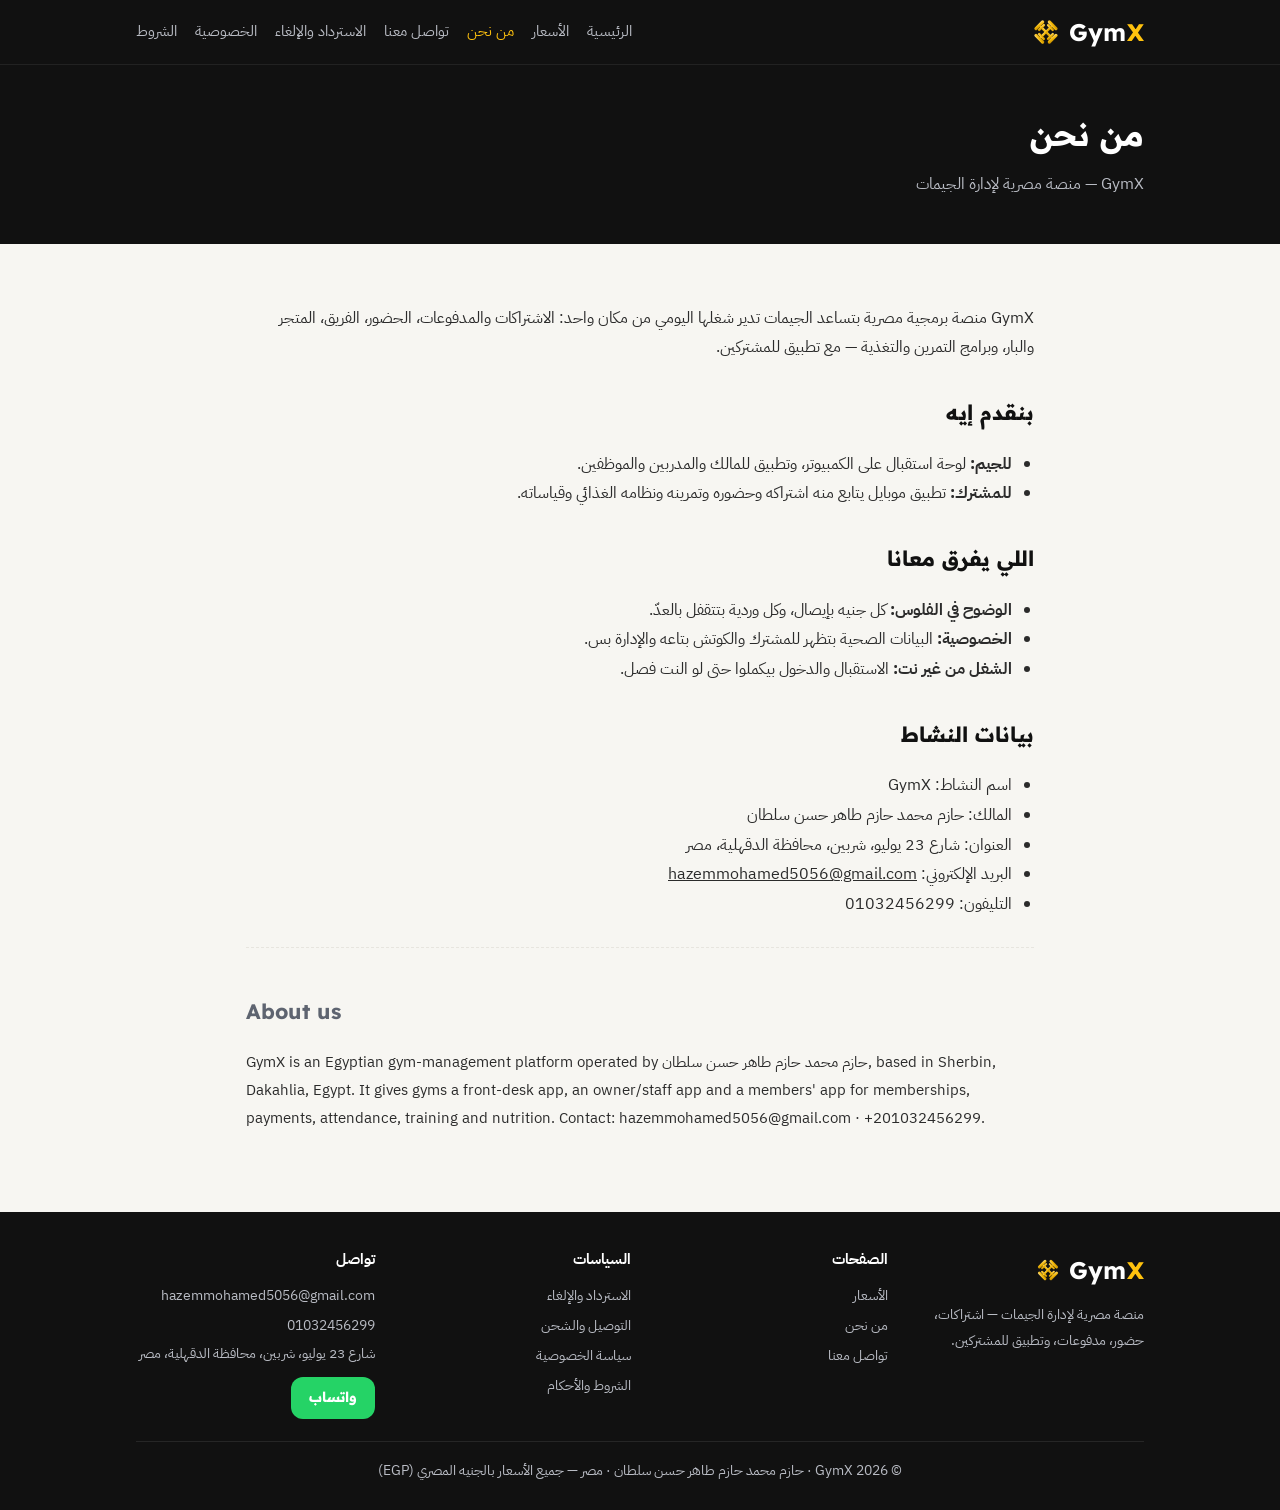
==== about.html @ d05c9cfd "GymX website: home with real app screens, pricing (500 EGP/month), about, contact, refund & cancella" ====
<!doctype html>
<html lang="ar" dir="rtl">
<head>
<meta charset="utf-8">
<meta name="viewport" content="width=device-width,initial-scale=1">
<title>من نحن — GymX</title>
<meta name="description" content="GymX منصة مصرية لإدارة الجيمات: اشتراكات، حضور، مدفوعات، تمرين وتغذية، متجر وبار، وتطبيق للمشتركين.">
<link rel="preconnect" href="https://fonts.googleapis.com"><link rel="preconnect" href="https://fonts.gstatic.com" crossorigin>
<link href="https://fonts.googleapis.com/css2?family=IBM+Plex+Sans+Arabic:wght@400;500;600;700&family=Readex+Pro:wght@500;600;700&display=swap" rel="stylesheet">
<link rel="icon" href="data:image/svg+xml,%3Csvg%20xmlns%3D%22http%3A%2F%2Fwww.w3.org%2F2000%2Fsvg%22%20width%3D%2264%22%20height%3D%2264%22%20viewBox%3D%220%200%20100%20100%22%20aria-hidden%3D%22true%22%3E%3Cdefs%3E%3ClinearGradient%20id%3D%22g64%22%20x1%3D%220%22%20y1%3D%220%22%20x2%3D%221%22%20y2%3D%221%22%3E%3Cstop%20offset%3D%220%22%20stop-color%3D%22%23FFE08A%22%2F%3E%3Cstop%20offset%3D%22.5%22%20stop-color%3D%22%23F2B705%22%2F%3E%3Cstop%20offset%3D%221%22%20stop-color%3D%22%23B98300%22%2F%3E%3C%2FlinearGradient%3E%3C%2Fdefs%3E%3Cg%20transform%3D%22rotate(45%2050%2050)%22%20fill%3D%22url(%23g64)%22%3E%3Crect%20x%3D%2222%22%20y%3D%2246%22%20width%3D%2256%22%20height%3D%228%22%20rx%3D%224%22%2F%3E%3Crect%20x%3D%2225%22%20y%3D%2235%22%20width%3D%228%22%20height%3D%2230%22%20rx%3D%224%22%2F%3E%3Crect%20x%3D%2267%22%20y%3D%2235%22%20width%3D%228%22%20height%3D%2230%22%20rx%3D%224%22%2F%3E%3Crect%20x%3D%2213%22%20y%3D%2229%22%20width%3D%2211%22%20height%3D%2242%22%20rx%3D%225.5%22%2F%3E%3Crect%20x%3D%2276%22%20y%3D%2229%22%20width%3D%2211%22%20height%3D%2242%22%20rx%3D%225.5%22%2F%3E%3C%2Fg%3E%3Cg%20transform%3D%22rotate(-45%2050%2050)%22%20fill%3D%22url(%23g64)%22%3E%3Crect%20x%3D%2222%22%20y%3D%2246%22%20width%3D%2256%22%20height%3D%228%22%20rx%3D%224%22%2F%3E%3Crect%20x%3D%2225%22%20y%3D%2235%22%20width%3D%228%22%20height%3D%2230%22%20rx%3D%224%22%2F%3E%3Crect%20x%3D%2267%22%20y%3D%2235%22%20width%3D%228%22%20height%3D%2230%22%20rx%3D%224%22%2F%3E%3Crect%20x%3D%2213%22%20y%3D%2229%22%20width%3D%2211%22%20height%3D%2242%22%20rx%3D%225.5%22%2F%3E%3Crect%20x%3D%2276%22%20y%3D%2229%22%20width%3D%2211%22%20height%3D%2242%22%20rx%3D%225.5%22%2F%3E%3C%2Fg%3E%3C%2Fsvg%3E">
<link rel="stylesheet" href="style.css">
</head>
<body>
<header><div class="wrap">
<a class="brand" href="index.html" dir="ltr"><svg class="mark" width="30" height="30" viewBox="0 0 100 100" aria-hidden="true"><defs><linearGradient id="g30" x1="0" y1="0" x2="1" y2="1"><stop offset="0" stop-color="#FFE08A"/><stop offset=".5" stop-color="#F2B705"/><stop offset="1" stop-color="#B98300"/></linearGradient></defs><g transform="rotate(45 50 50)" fill="url(#g30)"><rect x="22" y="46" width="56" height="8" rx="4"/><rect x="25" y="35" width="8" height="30" rx="4"/><rect x="67" y="35" width="8" height="30" rx="4"/><rect x="13" y="29" width="11" height="42" rx="5.5"/><rect x="76" y="29" width="11" height="42" rx="5.5"/></g><g transform="rotate(-45 50 50)" fill="url(#g30)"><rect x="22" y="46" width="56" height="8" rx="4"/><rect x="25" y="35" width="8" height="30" rx="4"/><rect x="67" y="35" width="8" height="30" rx="4"/><rect x="13" y="29" width="11" height="42" rx="5.5"/><rect x="76" y="29" width="11" height="42" rx="5.5"/></g></svg><b>Gym<span>X</span></b></a>
<nav><a href="index.html">الرئيسية</a><a href="pricing.html">الأسعار</a><a href="about.html" class="on">من نحن</a><a href="contact.html">تواصل معنا</a><a href="refund.html">الاسترداد والإلغاء</a><a href="privacy.html">الخصوصية</a><a href="terms.html">الشروط</a></nav>
</div></header>
<div class="band"><div class="wrap"><h1>من نحن</h1><p>GymX — منصة مصرية لإدارة الجيمات</p></div></div>
<div class="wrap doc"><section>
<p>GymX منصة برمجية مصرية بتساعد الجيمات تدير شغلها اليومي من مكان واحد: الاشتراكات والمدفوعات، الحضور، الفريق، المتجر والبار، وبرامج التمرين والتغذية — مع تطبيق للمشتركين.</p>
<h2>بنقدم إيه</h2>
<ul>
<li><strong>للجيم:</strong> لوحة استقبال على الكمبيوتر، وتطبيق للمالك والمدربين والموظفين.</li>
<li><strong>للمشترك:</strong> تطبيق موبايل يتابع منه اشتراكه وحضوره وتمرينه ونظامه الغذائي وقياساته.</li>
</ul>
<h2>اللي يفرق معانا</h2>
<ul>
<li><strong>الوضوح في الفلوس:</strong> كل جنيه بإيصال، وكل وردية بتتقفل بالعدّ.</li>
<li><strong>الخصوصية:</strong> البيانات الصحية بتظهر للمشترك والكوتش بتاعه والإدارة بس.</li>
<li><strong>الشغل من غير نت:</strong> الاستقبال والدخول بيكملوا حتى لو النت فصل.</li>
</ul>
<h2>بيانات النشاط</h2>
<ul>
<li>اسم النشاط: GymX</li>
<li>المالك: حازم محمد حازم طاهر حسن سلطان</li>
<li>العنوان: شارع 23 يوليو، شربين، محافظة الدقهلية، مصر</li>
<li>البريد الإلكتروني: <a href="mailto:hazemmohamed5056@gmail.com">hazemmohamed5056@gmail.com</a></li>
<li>التليفون: <a href="tel:+201032456299"><span class="ltr">01032456299</span></a></li>
</ul>
<div class="en"><h2>About us</h2><p>GymX is an Egyptian gym-management platform operated by حازم محمد حازم طاهر حسن سلطان, based in Sherbin, Dakahlia, Egypt. It gives gyms a front-desk app, an owner/staff app and a members' app for memberships, payments, attendance, training and nutrition. Contact: hazemmohamed5056@gmail.com · +201032456299.</p></div>
</section></div>
<footer><div class="wrap">
<div class="cols">
<div><a class="brand" href="index.html" dir="ltr" style="margin-bottom:8px"><svg class="mark" width="26" height="26" viewBox="0 0 100 100" aria-hidden="true"><defs><linearGradient id="g26" x1="0" y1="0" x2="1" y2="1"><stop offset="0" stop-color="#FFE08A"/><stop offset=".5" stop-color="#F2B705"/><stop offset="1" stop-color="#B98300"/></linearGradient></defs><g transform="rotate(45 50 50)" fill="url(#g26)"><rect x="22" y="46" width="56" height="8" rx="4"/><rect x="25" y="35" width="8" height="30" rx="4"/><rect x="67" y="35" width="8" height="30" rx="4"/><rect x="13" y="29" width="11" height="42" rx="5.5"/><rect x="76" y="29" width="11" height="42" rx="5.5"/></g><g transform="rotate(-45 50 50)" fill="url(#g26)"><rect x="22" y="46" width="56" height="8" rx="4"/><rect x="25" y="35" width="8" height="30" rx="4"/><rect x="67" y="35" width="8" height="30" rx="4"/><rect x="13" y="29" width="11" height="42" rx="5.5"/><rect x="76" y="29" width="11" height="42" rx="5.5"/></g></svg><b>Gym<span>X</span></b></a><p style="margin:0">منصة مصرية لإدارة الجيمات — اشتراكات، حضور، مدفوعات، وتطبيق للمشتركين.</p></div>
<div><h4>الصفحات</h4><a href="pricing.html">الأسعار</a><a href="about.html">من نحن</a><a href="contact.html">تواصل معنا</a></div>
<div><h4>السياسات</h4><a href="refund.html">الاسترداد والإلغاء</a><a href="shipping.html">التوصيل والشحن</a><a href="privacy.html">سياسة الخصوصية</a><a href="terms.html">الشروط والأحكام</a></div>
<div><h4>تواصل</h4><a href="mailto:hazemmohamed5056@gmail.com">hazemmohamed5056@gmail.com</a><a href="tel:+201032456299"><span class="ltr">01032456299</span></a><span>شارع 23 يوليو، شربين، محافظة الدقهلية، مصر</span><a class="btn wa" href="https://wa.me/201032456299" style="margin-top:10px">واتساب</a></div>
</div>
<div class="copy">© 2026 GymX · حازم محمد حازم طاهر حسن سلطان · مصر — جميع الأسعار بالجنيه المصري (EGP)</div>
</div></footer>
</body></html>
---- style.css ----
:root{
  --ink:#111111;--ink-2:#1C1C1C;--muted:#5E6470;--line:#E7E5DF;--ground:#F7F6F2;--surface:#FFFFFF;
  --brand:#FFC20E;--brand-dark:#E0A800;--brand-tint:#FFF4CC;--on-brand:#111111;--on-dark:#B9BCC4;
  --ok:#0F7A55;--ok-tint:#E1F2EA
}
*{box-sizing:border-box}
html{scroll-behavior:smooth}
body{margin:0;background:var(--ground);color:var(--ink);font-family:"IBM Plex Sans Arabic","Segoe UI",Tahoma,Arial,sans-serif;line-height:1.85;font-size:16px}
a{color:inherit}
.wrap{max-width:1040px;margin:0 auto;padding:0 16px}

/* header */
header{background:var(--ink);color:#fff;position:sticky;top:0;z-index:10;border-bottom:1px solid #222}
header .wrap{display:flex;align-items:center;justify-content:space-between;gap:12px;min-height:64px;flex-wrap:wrap}
.brand{font-weight:800;font-size:24px;letter-spacing:.3px;text-decoration:none;color:#fff;display:flex;align-items:center;gap:8px}
.brand i{display:inline-block;width:12px;height:12px;border-radius:3px;background:var(--brand);transform:rotate(45deg)}
.brand span{color:var(--brand)}
nav{display:flex;flex-wrap:wrap;gap:4px 18px}
nav a{color:var(--on-dark);text-decoration:none;font-size:15px;padding:6px 0}
nav a:hover,nav a.on{color:var(--brand)}

/* hero */
.hero{background:radial-gradient(ellipse at 50% 0%,#2a2410 0%,var(--ink) 60%);color:#fff;padding:64px 16px 72px;text-align:center}
.hero h1{margin:0 auto 14px;font-size:38px;line-height:1.35;max-width:760px}
.hero h1 span{color:var(--brand)}
.hero p{margin:0 auto;color:var(--on-dark);font-size:18px;max-width:680px}
.hero .cta{margin-top:28px;display:flex;gap:12px;justify-content:center;flex-wrap:wrap}
.pill{display:inline-block;background:var(--brand);color:var(--on-brand);padding:4px 14px;border-radius:999px;font-weight:700;font-size:14px;margin-bottom:16px}
.btn{display:inline-block;padding:12px 26px;border-radius:12px;font-weight:700;text-decoration:none;font-size:16px}
.btn.primary{background:var(--brand);color:var(--on-brand)}
.btn.primary:hover{background:var(--brand-dark)}
.btn.ghost{border:1px solid #3a3a3a;color:#fff}

/* page title band (inner pages) */
.band{background:var(--ink);color:#fff;padding:40px 16px 44px}
.band h1{margin:0;font-size:32px}
.band p{margin:6px 0 0;color:var(--on-dark)}

section{padding:44px 0}
h2{margin:0 0 18px;font-size:26px}
.sub{color:var(--muted);margin:-8px 0 22px}
.grid{display:grid;grid-template-columns:repeat(auto-fit,minmax(240px,1fr));gap:16px}
.card{background:var(--surface);border:1px solid var(--line);border-radius:16px;padding:20px}
.card h3{margin:0 0 6px;font-size:18px}
.card h3 b{display:inline-grid;place-items:center;width:30px;height:30px;border-radius:9px;background:var(--brand-tint);color:var(--ink);font-size:15px;margin-inline-end:8px}
.card p{margin:0;color:var(--muted);font-size:15px}

/* pricing */
.price-card{background:var(--surface);border:2px solid var(--brand);border-radius:20px;padding:28px;max-width:520px;margin:0 auto;box-shadow:0 12px 32px rgba(0,0,0,.06)}
.price-card .tag{display:inline-block;background:var(--brand-tint);border-radius:999px;padding:2px 12px;font-size:13px;font-weight:700}
.price-card h3{margin:10px 0 4px;font-size:22px}
.price{font-size:46px;font-weight:800;line-height:1.2;margin:8px 0}
.price small{font-size:17px;font-weight:600;color:var(--muted)}
.checks{list-style:none;padding:0;margin:16px 0 22px}
.checks li{padding:6px 0;padding-inline-start:30px;position:relative;color:#2b2b2b}
.checks li::before{content:"";position:absolute;inset-inline-start:0;top:12px;width:18px;height:18px;border-radius:50%;background:var(--ok-tint) no-repeat center/12px url("data:image/svg+xml,%3Csvg xmlns='http://www.w3.org/2000/svg' viewBox='0 0 24 24'%3E%3Cpath fill='none' stroke='%230F7A55' stroke-width='3' d='M5 12l5 5 9-10'/%3E%3C/svg%3E")}
.note{background:var(--brand-tint);border-radius:14px;padding:14px 18px;color:#3a3200;font-size:15px}
table.plain{width:100%;border-collapse:collapse;background:var(--surface);border:1px solid var(--line);border-radius:14px;overflow:hidden}
table.plain th,table.plain td{text-align:start;padding:12px 14px;border-bottom:1px solid var(--line);font-size:15px}
table.plain th{background:#FAF9F5;font-weight:700}

/* docs */
.doc{max-width:820px}
.doc h2{margin-top:30px;font-size:21px}
.doc p,.doc li{color:#2b2b2b}
.doc ul{padding-inline-start:22px}
.en{direction:ltr;text-align:left;color:var(--muted);font-size:15px;border-top:1px dashed var(--line);margin-top:28px;padding-top:14px}

/* contact */
.contact-grid{display:grid;grid-template-columns:repeat(auto-fit,minmax(220px,1fr));gap:16px}
.contact-item{background:var(--surface);border:1px solid var(--line);border-radius:16px;padding:20px}
.contact-item .k{color:var(--muted);font-size:14px}
.contact-item .v{font-size:18px;font-weight:700;word-break:break-word}
.contact-item a{text-decoration:none}
.ltr{direction:ltr;unicode-bidi:isolate;display:inline-block}

/* footer */
footer{background:var(--ink);color:var(--on-dark);padding:34px 0 26px;margin-top:20px;font-size:14px}
footer .cols{display:grid;grid-template-columns:repeat(auto-fit,minmax(200px,1fr));gap:18px}
footer h4{color:#fff;margin:0 0 8px;font-size:15px}
footer a{color:var(--on-dark);text-decoration:none;display:block;padding:2px 0}
footer a:hover{color:var(--brand)}
footer .copy{border-top:1px solid #262626;margin-top:22px;padding-top:16px;text-align:center}

@media (max-width:640px){
  .hero h1{font-size:28px}
  .band h1{font-size:26px}
  .price{font-size:38px}
  nav{gap:2px 14px}
  nav a{font-size:14px}
}

/* ---- v2: fonts, brand, hero with real screens, icons, gallery ---- */
body{font-family:"IBM Plex Sans Arabic","Segoe UI",Tahoma,Arial,sans-serif}
h1,h2,h3,.brand,.price,.btn{font-family:"Readex Pro","IBM Plex Sans Arabic",sans-serif}
.brand{direction:ltr}
.brand b{font-weight:700}
.brand .mark{flex:none}
footer .brand{color:#fff;display:inline-flex}

.hero{text-align:start;padding:56px 16px 72px;overflow:hidden}
.hero-grid{display:grid;grid-template-columns:1.05fr 1fr;gap:36px;align-items:center}
.hero h1{margin:0 0 14px;max-width:none;font-size:42px}
.hero p{margin:0;max-width:540px}
.hero .cta{justify-content:flex-start}
.hero-points{list-style:none;padding:0;margin:22px 0 0;display:flex;flex-wrap:wrap;gap:8px 18px;color:#d8d9dd;font-size:15px}
.hero-points li::before{content:"✓";color:var(--brand);font-weight:700;margin-inline-end:6px}
.hero-visual{position:relative;min-height:380px}
.hero-visual .desk{width:100%;border-radius:14px;border:1px solid #2b2b2b;box-shadow:0 30px 60px rgba(0,0,0,.45);display:block}
.hero-visual .phone{position:absolute;width:30%;border-radius:22px;border:6px solid #1d1d1d;box-shadow:0 20px 40px rgba(0,0,0,.55);background:#fff}
.hero-visual .p1{inset-inline-start:-6%;bottom:-40px}
.hero-visual .p2{inset-inline-start:24%;bottom:-64px;width:27%}

.card .ic{display:inline-grid;place-items:center;width:46px;height:46px;border-radius:13px;background:var(--brand-tint);color:var(--ink);margin-bottom:12px}
.card .ic svg{width:24px;height:24px}

.gallery{display:grid;grid-template-columns:repeat(auto-fit,minmax(300px,1fr));gap:18px}
.shot{margin:0;background:var(--surface);border:1px solid var(--line);border-radius:16px;overflow:hidden}
.shot img{width:100%;height:auto;display:block;border-bottom:1px solid var(--line)}
.shot figcaption{padding:10px 14px;font-weight:600;font-size:15px}

.price-band{display:flex;align-items:center;justify-content:space-between;gap:18px;flex-wrap:wrap;background:var(--ink);color:#fff;border-radius:20px;padding:28px 30px;margin:20px 0 40px}
.price-band p{color:var(--on-dark)}
.btn.wa{background:#25D366;color:#fff;padding:8px 18px;font-size:14px;display:inline-block}

@media (max-width:860px){
  .hero-grid{grid-template-columns:1fr}
  .hero-visual{min-height:0;margin-bottom:60px}
  .hero h1{font-size:30px}
}
.hero-visual img{height:auto}
.hero-visual{padding-bottom:70px}
.hero-visual .phone{width:24%;border-width:5px;border-radius:20px}
.hero-visual .p1{inset-inline-start:-4%;bottom:0}
.hero-visual .p2{inset-inline-start:18%;bottom:-20px;width:22%}
@media (max-width:860px){.hero-visual{padding-bottom:90px}}
.hero-grid{grid-template-columns:minmax(0,1.05fr) minmax(0,1fr)}
.hero-grid > *{min-width:0}
img{max-width:100%}
@media (max-width:860px){.hero-grid{grid-template-columns:minmax(0,1fr)}}
@media (max-width:640px){header .wrap{padding-block:8px}.brand{font-size:21px}}
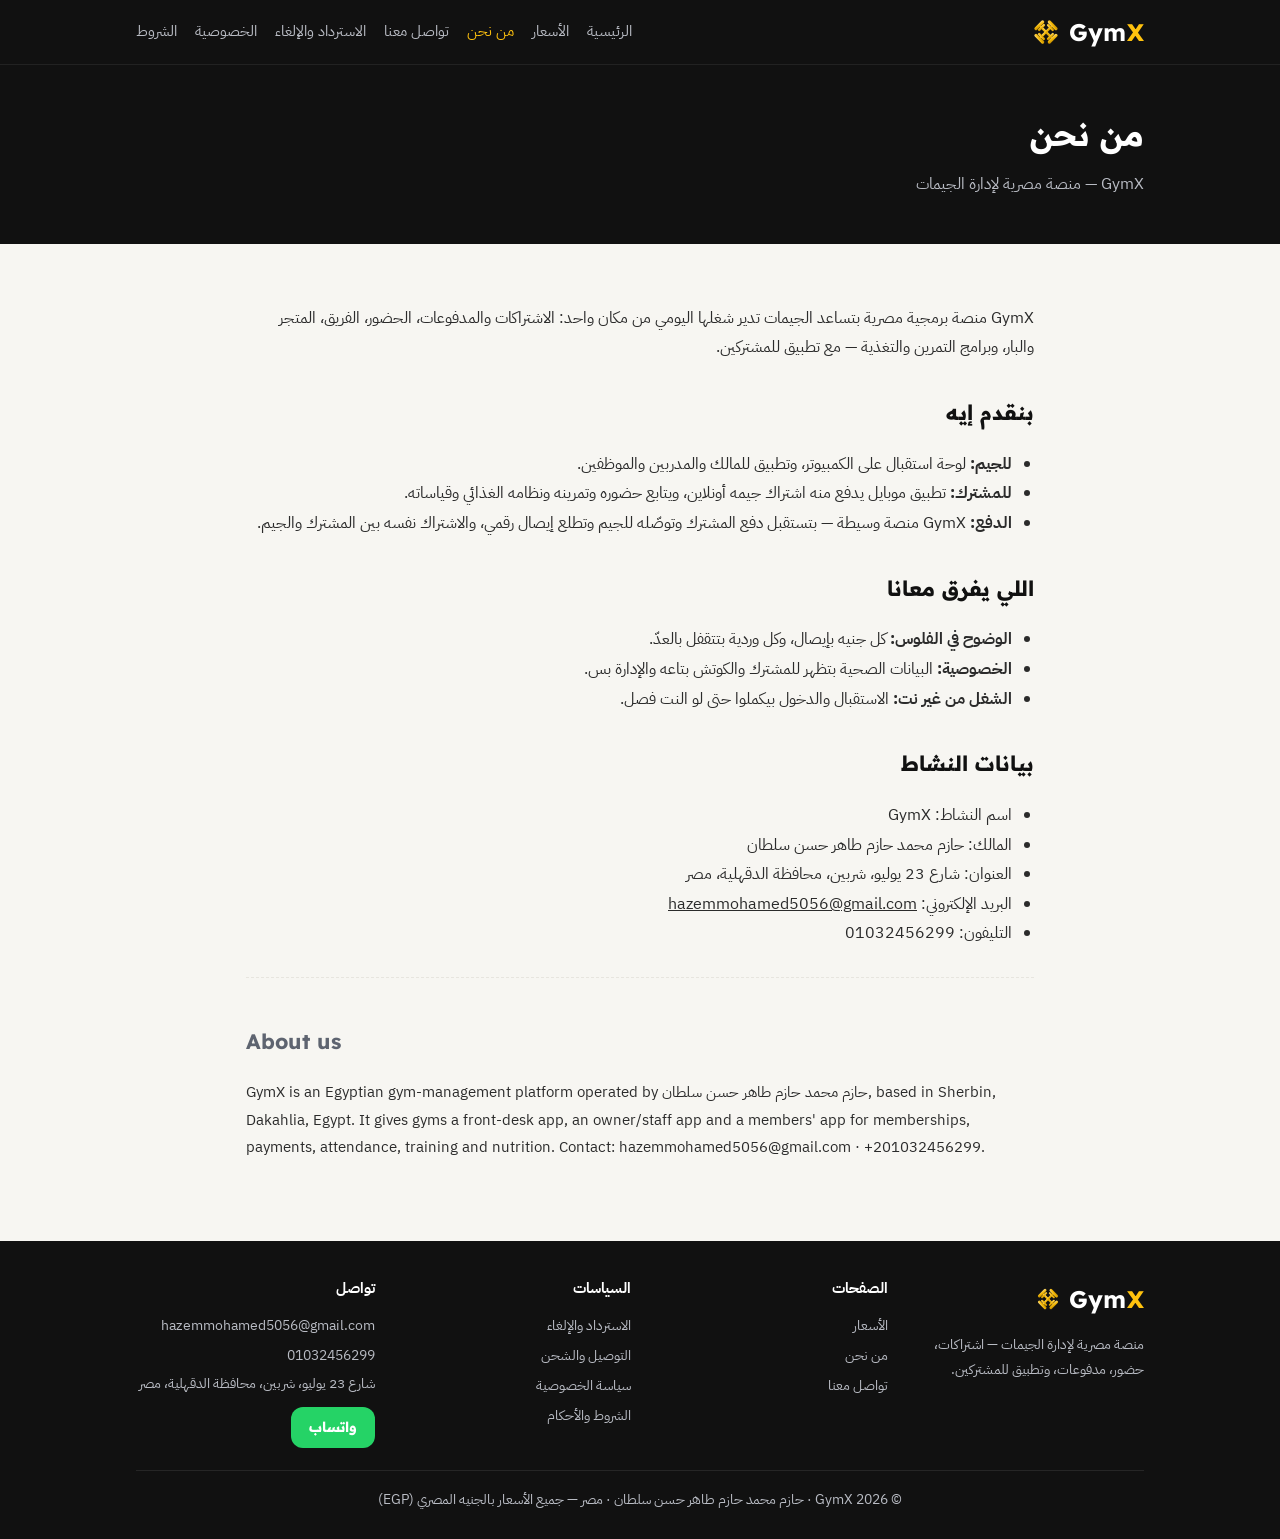
==== commit 7682fb9d: "Members pay their gym in the app: GymX as the intermediary — pricing explains member payments (gym-s" ====
--- a/about.html
+++ b/about.html
@@ -21,7 +21,8 @@
 <h2>بنقدم إيه</h2>
 <ul>
 <li><strong>للجيم:</strong> لوحة استقبال على الكمبيوتر، وتطبيق للمالك والمدربين والموظفين.</li>
-<li><strong>للمشترك:</strong> تطبيق موبايل يتابع منه اشتراكه وحضوره وتمرينه ونظامه الغذائي وقياساته.</li>
+<li><strong>للمشترك:</strong> تطبيق موبايل يدفع منه اشتراك جيمه أونلاين، ويتابع حضوره وتمرينه ونظامه الغذائي وقياساته.</li>
+<li><strong>الدفع:</strong> GymX منصة وسيطة — بتستقبل دفع المشترك وتوصّله للجيم وتطلع إيصال رقمي، والاشتراك نفسه بين المشترك والجيم.</li>
 </ul>
 <h2>اللي يفرق معانا</h2>
 <ul>
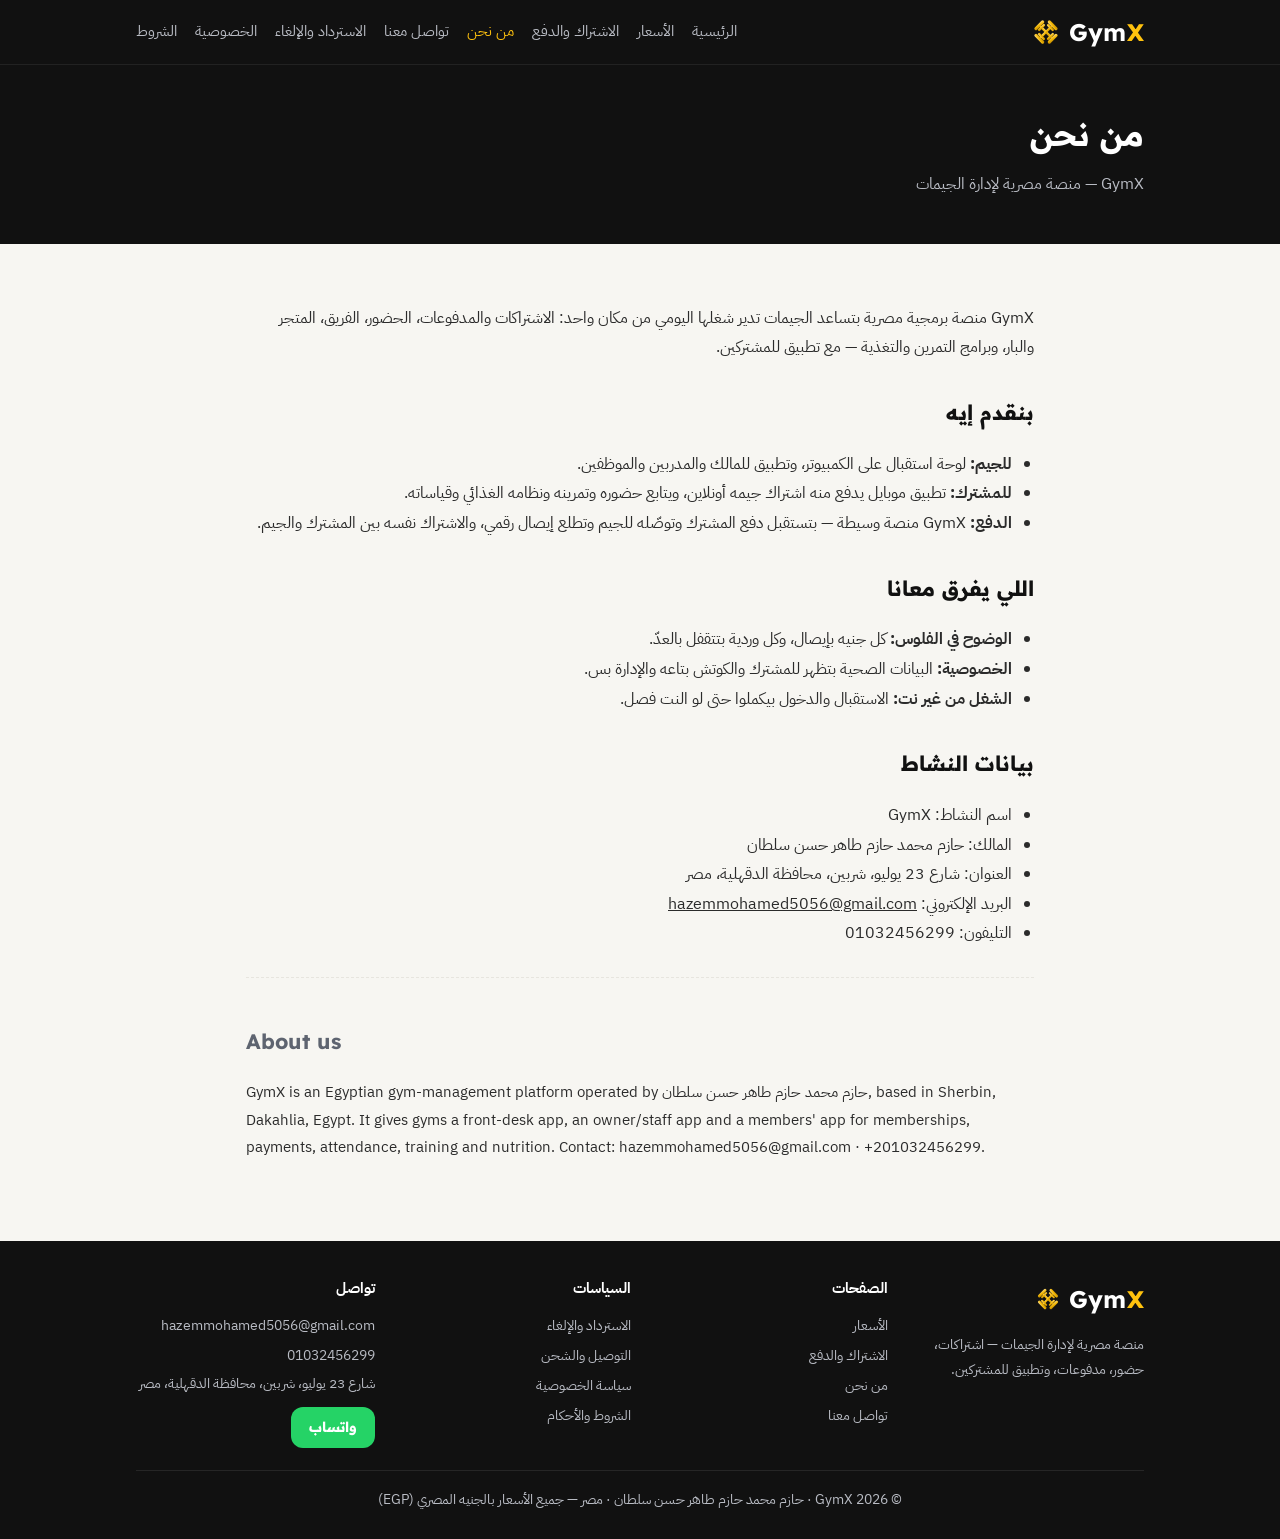
==== commit 55056a20: "Add checkout page (details, branch count with live total, payment method, terms consent) and link it" ====
--- a/about.html
+++ b/about.html
@@ -8,12 +8,12 @@
 <link rel="preconnect" href="https://fonts.googleapis.com"><link rel="preconnect" href="https://fonts.gstatic.com" crossorigin>
 <link href="https://fonts.googleapis.com/css2?family=IBM+Plex+Sans+Arabic:wght@400;500;600;700&family=Readex+Pro:wght@500;600;700&display=swap" rel="stylesheet">
 <link rel="icon" href="data:image/svg+xml,%3Csvg%20xmlns%3D%22http%3A%2F%2Fwww.w3.org%2F2000%2Fsvg%22%20width%3D%2264%22%20height%3D%2264%22%20viewBox%3D%220%200%20100%20100%22%20aria-hidden%3D%22true%22%3E%3Cdefs%3E%3ClinearGradient%20id%3D%22g64%22%20x1%3D%220%22%20y1%3D%220%22%20x2%3D%221%22%20y2%3D%221%22%3E%3Cstop%20offset%3D%220%22%20stop-color%3D%22%23FFE08A%22%2F%3E%3Cstop%20offset%3D%22.5%22%20stop-color%3D%22%23F2B705%22%2F%3E%3Cstop%20offset%3D%221%22%20stop-color%3D%22%23B98300%22%2F%3E%3C%2FlinearGradient%3E%3C%2Fdefs%3E%3Cg%20transform%3D%22rotate(45%2050%2050)%22%20fill%3D%22url(%23g64)%22%3E%3Crect%20x%3D%2222%22%20y%3D%2246%22%20width%3D%2256%22%20height%3D%228%22%20rx%3D%224%22%2F%3E%3Crect%20x%3D%2225%22%20y%3D%2235%22%20width%3D%228%22%20height%3D%2230%22%20rx%3D%224%22%2F%3E%3Crect%20x%3D%2267%22%20y%3D%2235%22%20width%3D%228%22%20height%3D%2230%22%20rx%3D%224%22%2F%3E%3Crect%20x%3D%2213%22%20y%3D%2229%22%20width%3D%2211%22%20height%3D%2242%22%20rx%3D%225.5%22%2F%3E%3Crect%20x%3D%2276%22%20y%3D%2229%22%20width%3D%2211%22%20height%3D%2242%22%20rx%3D%225.5%22%2F%3E%3C%2Fg%3E%3Cg%20transform%3D%22rotate(-45%2050%2050)%22%20fill%3D%22url(%23g64)%22%3E%3Crect%20x%3D%2222%22%20y%3D%2246%22%20width%3D%2256%22%20height%3D%228%22%20rx%3D%224%22%2F%3E%3Crect%20x%3D%2225%22%20y%3D%2235%22%20width%3D%228%22%20height%3D%2230%22%20rx%3D%224%22%2F%3E%3Crect%20x%3D%2267%22%20y%3D%2235%22%20width%3D%228%22%20height%3D%2230%22%20rx%3D%224%22%2F%3E%3Crect%20x%3D%2213%22%20y%3D%2229%22%20width%3D%2211%22%20height%3D%2242%22%20rx%3D%225.5%22%2F%3E%3Crect%20x%3D%2276%22%20y%3D%2229%22%20width%3D%2211%22%20height%3D%2242%22%20rx%3D%225.5%22%2F%3E%3C%2Fg%3E%3C%2Fsvg%3E">
-<link rel="stylesheet" href="style.css">
+<link rel="stylesheet" href="style.css?v=202611101550">
 </head>
 <body>
 <header><div class="wrap">
 <a class="brand" href="index.html" dir="ltr"><svg class="mark" width="30" height="30" viewBox="0 0 100 100" aria-hidden="true"><defs><linearGradient id="g30" x1="0" y1="0" x2="1" y2="1"><stop offset="0" stop-color="#FFE08A"/><stop offset=".5" stop-color="#F2B705"/><stop offset="1" stop-color="#B98300"/></linearGradient></defs><g transform="rotate(45 50 50)" fill="url(#g30)"><rect x="22" y="46" width="56" height="8" rx="4"/><rect x="25" y="35" width="8" height="30" rx="4"/><rect x="67" y="35" width="8" height="30" rx="4"/><rect x="13" y="29" width="11" height="42" rx="5.5"/><rect x="76" y="29" width="11" height="42" rx="5.5"/></g><g transform="rotate(-45 50 50)" fill="url(#g30)"><rect x="22" y="46" width="56" height="8" rx="4"/><rect x="25" y="35" width="8" height="30" rx="4"/><rect x="67" y="35" width="8" height="30" rx="4"/><rect x="13" y="29" width="11" height="42" rx="5.5"/><rect x="76" y="29" width="11" height="42" rx="5.5"/></g></svg><b>Gym<span>X</span></b></a>
-<nav><a href="index.html">الرئيسية</a><a href="pricing.html">الأسعار</a><a href="about.html" class="on">من نحن</a><a href="contact.html">تواصل معنا</a><a href="refund.html">الاسترداد والإلغاء</a><a href="privacy.html">الخصوصية</a><a href="terms.html">الشروط</a></nav>
+<nav><a href="index.html">الرئيسية</a><a href="pricing.html">الأسعار</a><a href="checkout.html">الاشتراك والدفع</a><a href="about.html" class="on">من نحن</a><a href="contact.html">تواصل معنا</a><a href="refund.html">الاسترداد والإلغاء</a><a href="privacy.html">الخصوصية</a><a href="terms.html">الشروط</a></nav>
 </div></header>
 <div class="band"><div class="wrap"><h1>من نحن</h1><p>GymX — منصة مصرية لإدارة الجيمات</p></div></div>
 <div class="wrap doc"><section>
@@ -43,7 +43,7 @@
 <footer><div class="wrap">
 <div class="cols">
 <div><a class="brand" href="index.html" dir="ltr" style="margin-bottom:8px"><svg class="mark" width="26" height="26" viewBox="0 0 100 100" aria-hidden="true"><defs><linearGradient id="g26" x1="0" y1="0" x2="1" y2="1"><stop offset="0" stop-color="#FFE08A"/><stop offset=".5" stop-color="#F2B705"/><stop offset="1" stop-color="#B98300"/></linearGradient></defs><g transform="rotate(45 50 50)" fill="url(#g26)"><rect x="22" y="46" width="56" height="8" rx="4"/><rect x="25" y="35" width="8" height="30" rx="4"/><rect x="67" y="35" width="8" height="30" rx="4"/><rect x="13" y="29" width="11" height="42" rx="5.5"/><rect x="76" y="29" width="11" height="42" rx="5.5"/></g><g transform="rotate(-45 50 50)" fill="url(#g26)"><rect x="22" y="46" width="56" height="8" rx="4"/><rect x="25" y="35" width="8" height="30" rx="4"/><rect x="67" y="35" width="8" height="30" rx="4"/><rect x="13" y="29" width="11" height="42" rx="5.5"/><rect x="76" y="29" width="11" height="42" rx="5.5"/></g></svg><b>Gym<span>X</span></b></a><p style="margin:0">منصة مصرية لإدارة الجيمات — اشتراكات، حضور، مدفوعات، وتطبيق للمشتركين.</p></div>
-<div><h4>الصفحات</h4><a href="pricing.html">الأسعار</a><a href="about.html">من نحن</a><a href="contact.html">تواصل معنا</a></div>
+<div><h4>الصفحات</h4><a href="pricing.html">الأسعار</a><a href="checkout.html">الاشتراك والدفع</a><a href="about.html">من نحن</a><a href="contact.html">تواصل معنا</a></div>
 <div><h4>السياسات</h4><a href="refund.html">الاسترداد والإلغاء</a><a href="shipping.html">التوصيل والشحن</a><a href="privacy.html">سياسة الخصوصية</a><a href="terms.html">الشروط والأحكام</a></div>
 <div><h4>تواصل</h4><a href="mailto:hazemmohamed5056@gmail.com">hazemmohamed5056@gmail.com</a><a href="tel:+201032456299"><span class="ltr">01032456299</span></a><span>شارع 23 يوليو، شربين، محافظة الدقهلية، مصر</span><a class="btn wa" href="https://wa.me/201032456299" style="margin-top:10px">واتساب</a></div>
 </div>
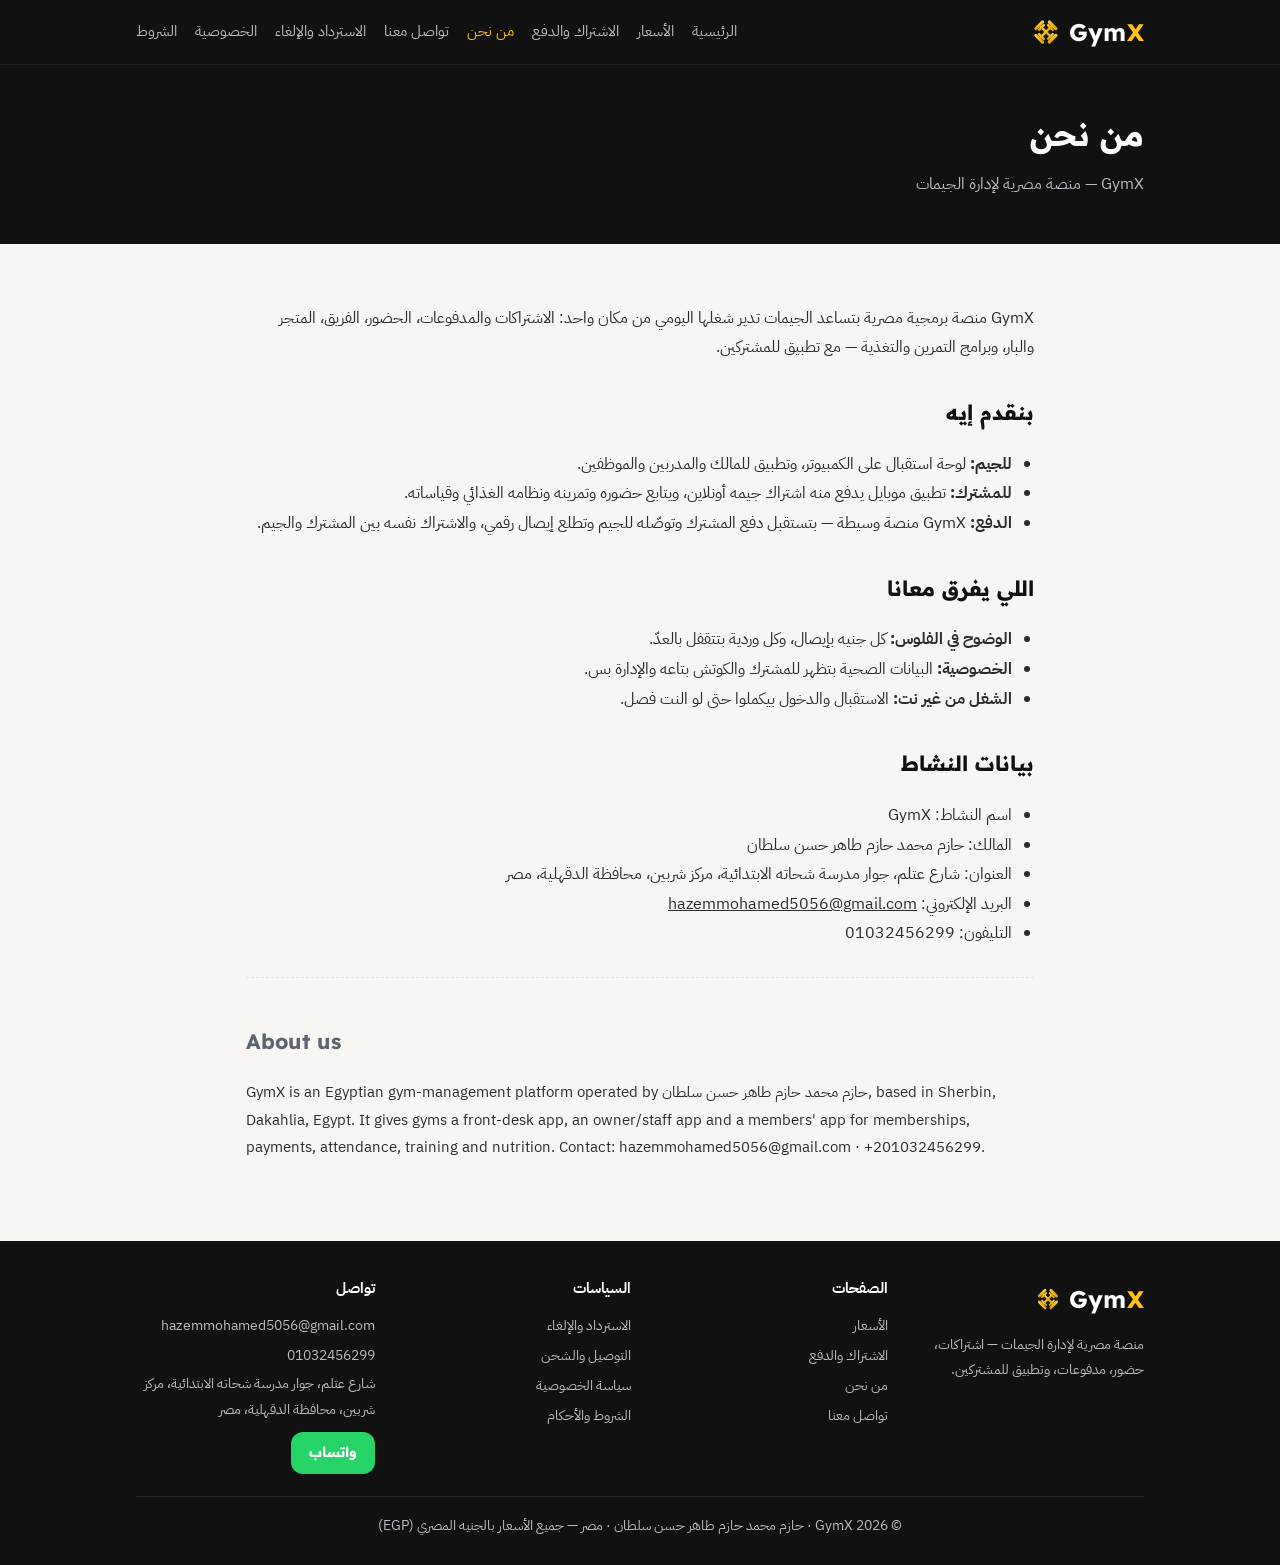
==== commit 6ad57b79: "Address matches the national ID card (Atlam St., next to Shehata Primary School, Sherbin, Dakahlia)" ====
--- a/about.html
+++ b/about.html
@@ -34,7 +34,7 @@
 <ul>
 <li>اسم النشاط: GymX</li>
 <li>المالك: حازم محمد حازم طاهر حسن سلطان</li>
-<li>العنوان: شارع 23 يوليو، شربين، محافظة الدقهلية، مصر</li>
+<li>العنوان: شارع عتلم، جوار مدرسة شحاته الابتدائية، مركز شربين، محافظة الدقهلية، مصر</li>
 <li>البريد الإلكتروني: <a href="mailto:hazemmohamed5056@gmail.com">hazemmohamed5056@gmail.com</a></li>
 <li>التليفون: <a href="tel:+201032456299"><span class="ltr">01032456299</span></a></li>
 </ul>
@@ -45,7 +45,7 @@
 <div><a class="brand" href="index.html" dir="ltr" style="margin-bottom:8px"><svg class="mark" width="26" height="26" viewBox="0 0 100 100" aria-hidden="true"><defs><linearGradient id="g26" x1="0" y1="0" x2="1" y2="1"><stop offset="0" stop-color="#FFE08A"/><stop offset=".5" stop-color="#F2B705"/><stop offset="1" stop-color="#B98300"/></linearGradient></defs><g transform="rotate(45 50 50)" fill="url(#g26)"><rect x="22" y="46" width="56" height="8" rx="4"/><rect x="25" y="35" width="8" height="30" rx="4"/><rect x="67" y="35" width="8" height="30" rx="4"/><rect x="13" y="29" width="11" height="42" rx="5.5"/><rect x="76" y="29" width="11" height="42" rx="5.5"/></g><g transform="rotate(-45 50 50)" fill="url(#g26)"><rect x="22" y="46" width="56" height="8" rx="4"/><rect x="25" y="35" width="8" height="30" rx="4"/><rect x="67" y="35" width="8" height="30" rx="4"/><rect x="13" y="29" width="11" height="42" rx="5.5"/><rect x="76" y="29" width="11" height="42" rx="5.5"/></g></svg><b>Gym<span>X</span></b></a><p style="margin:0">منصة مصرية لإدارة الجيمات — اشتراكات، حضور، مدفوعات، وتطبيق للمشتركين.</p></div>
 <div><h4>الصفحات</h4><a href="pricing.html">الأسعار</a><a href="checkout.html">الاشتراك والدفع</a><a href="about.html">من نحن</a><a href="contact.html">تواصل معنا</a></div>
 <div><h4>السياسات</h4><a href="refund.html">الاسترداد والإلغاء</a><a href="shipping.html">التوصيل والشحن</a><a href="privacy.html">سياسة الخصوصية</a><a href="terms.html">الشروط والأحكام</a></div>
-<div><h4>تواصل</h4><a href="mailto:hazemmohamed5056@gmail.com">hazemmohamed5056@gmail.com</a><a href="tel:+201032456299"><span class="ltr">01032456299</span></a><span>شارع 23 يوليو، شربين، محافظة الدقهلية، مصر</span><a class="btn wa" href="https://wa.me/201032456299" style="margin-top:10px">واتساب</a></div>
+<div><h4>تواصل</h4><a href="mailto:hazemmohamed5056@gmail.com">hazemmohamed5056@gmail.com</a><a href="tel:+201032456299"><span class="ltr">01032456299</span></a><span>شارع عتلم، جوار مدرسة شحاته الابتدائية، مركز شربين، محافظة الدقهلية، مصر</span><a class="btn wa" href="https://wa.me/201032456299" style="margin-top:10px">واتساب</a></div>
 </div>
 <div class="copy">© 2026 GymX · حازم محمد حازم طاهر حسن سلطان · مصر — جميع الأسعار بالجنيه المصري (EGP)</div>
 </div></footer>
